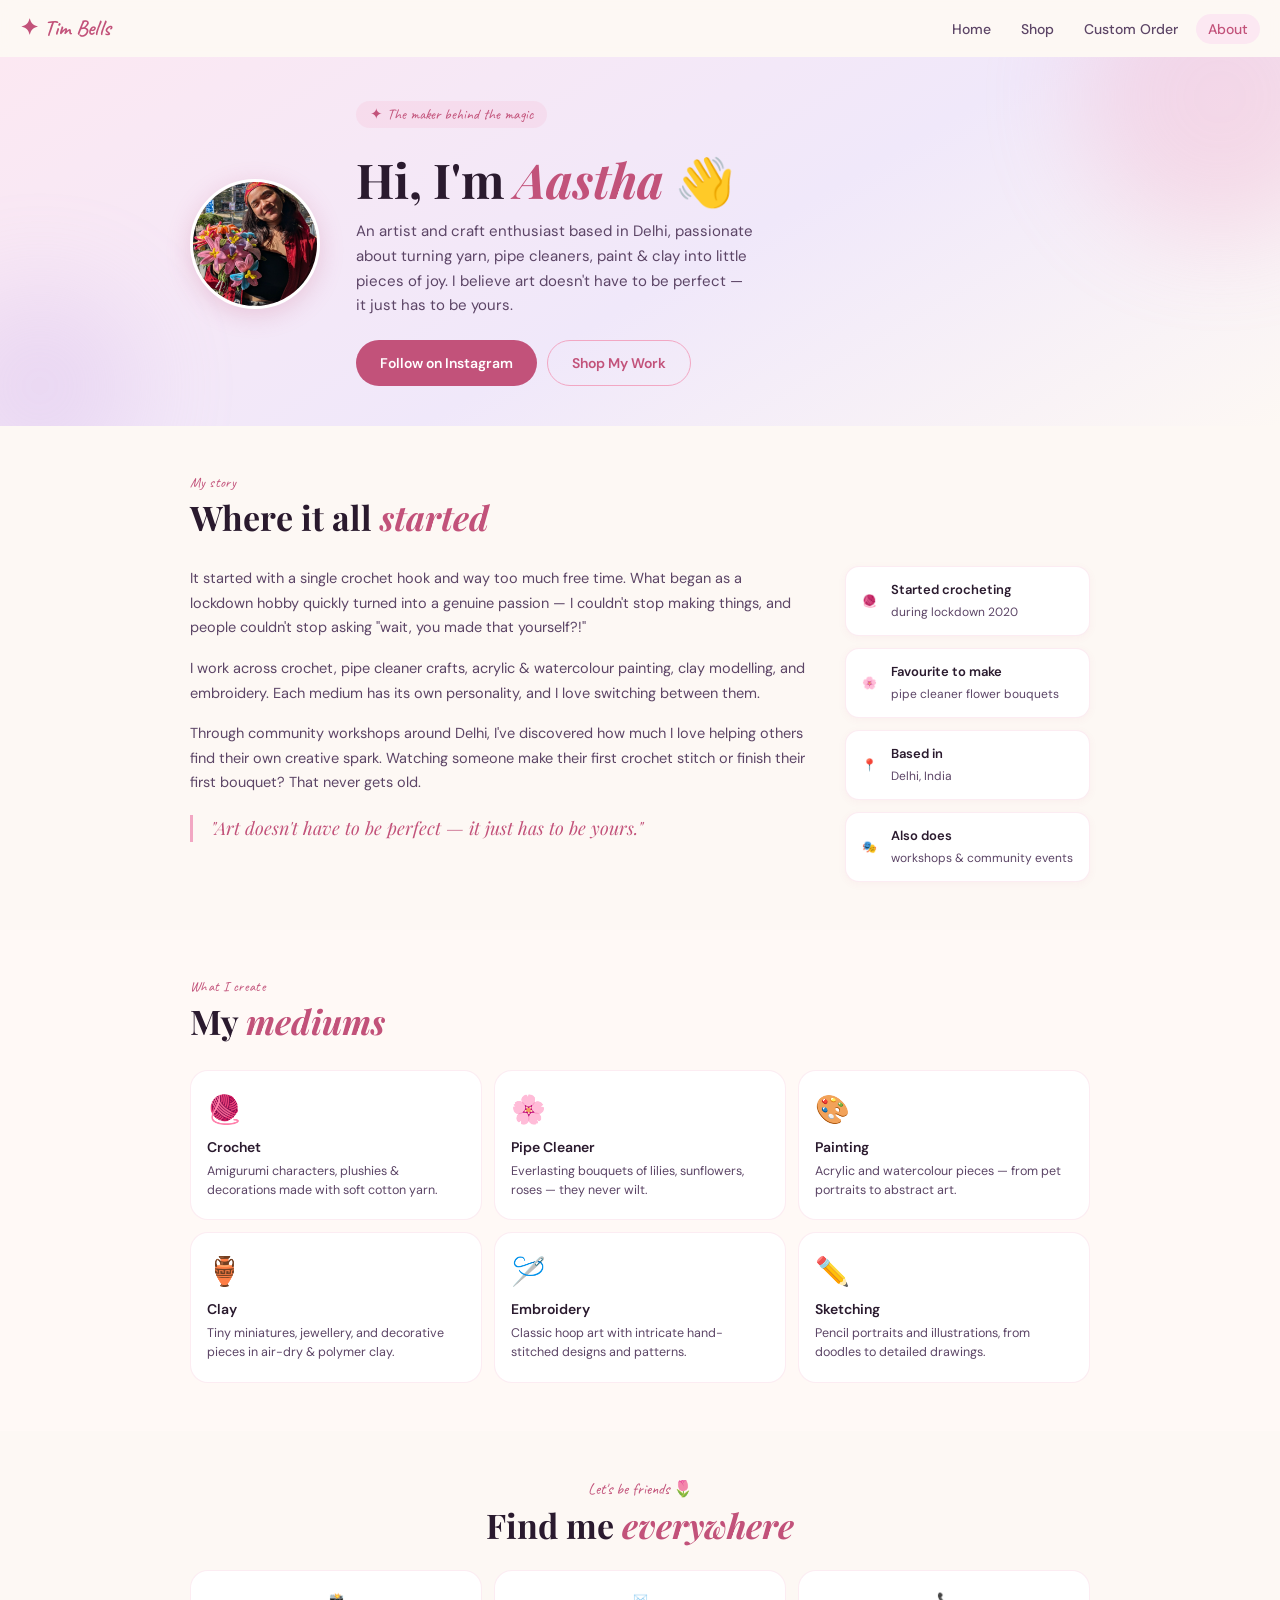
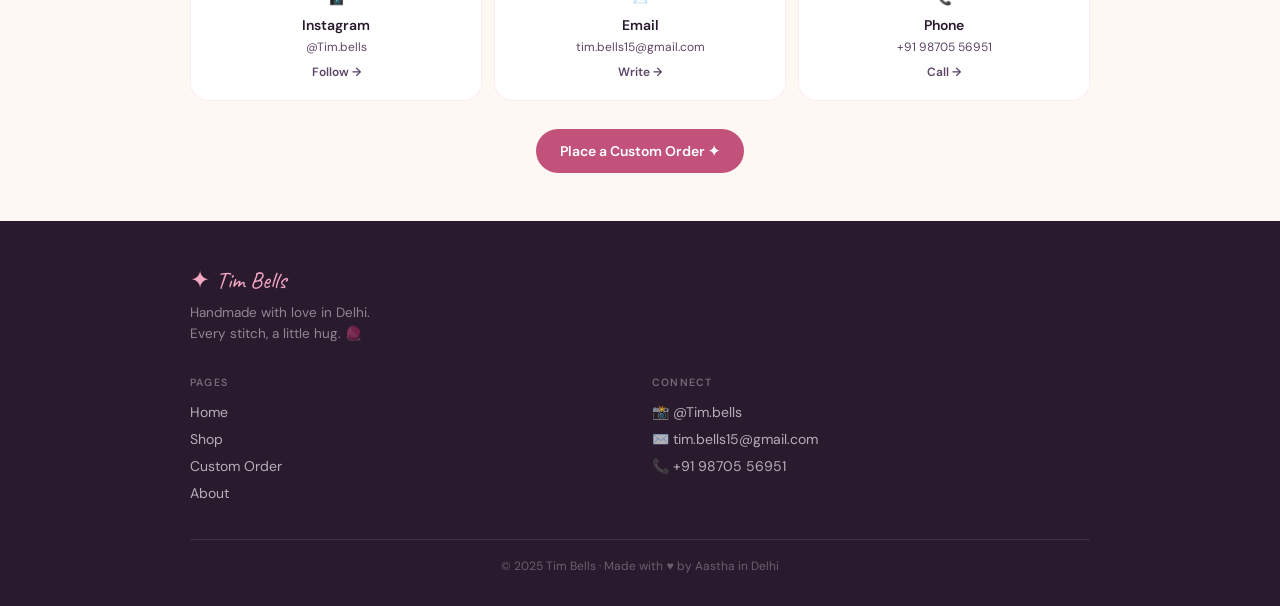
==== about.html @ 8717140b "first commit" ====
<!DOCTYPE html>
<html lang="en">
<head>
  <meta charset="UTF-8" />
  <meta name="viewport" content="width=device-width, initial-scale=1.0" />
  <title>About — Tim Bells ✦</title>
  <link rel="preconnect" href="https://fonts.googleapis.com" />
  <link rel="icon" href="data:image/svg+xml,<svg xmlns='http://www.w3.org/2000/svg' viewBox='0 0 100 100'><text y='.9em' font-size='90'>🌸</text></svg>">
  <link href="https://fonts.googleapis.com/css2?family=Playfair+Display:ital,wght@0,400;0,700;1,400&family=DM+Sans:wght@300;400;500;600&family=Caveat:wght@500;600&display=swap" rel="stylesheet" />
  <link rel="stylesheet" href="style.css" />
</head>
<body>

  <nav class="nav" id="nav">
    <a href="home.html" class="nav-logo">✦ Tim Bells</a>
    <button class="nav-toggle" id="navToggle" aria-label="Menu">☰</button>
    <ul class="nav-links" id="navLinks">
      <li><a href="home.html">Home</a></li>
      <li><a href="shop.html">Shop</a></li>
      <li><a href="custom.html">Custom Order</a></li>
      <li><a href="about.html" class="active">About</a></li>
    </ul>
  </nav>

  <!-- ABOUT HERO -->
  <section class="about-hero">
    <div class="hero-blob blob1" style="opacity:0.3;"></div>
    <div class="hero-blob blob2" style="opacity:0.25;"></div>
    <div class="container about-hero-inner">
      <div class="about-avatar">
        <img src="images\aastha.jpg" alt="Aastha Sharma"
             onerror="this.style.display='none';this.nextElementSibling.style.display='flex'" />
        <div class="avatar-fallback">🧶</div>
      </div>
      <div class="about-intro">
        <span class="eyebrow">✦ The maker behind the magic</span>
        <h1 class="page-title">Hi, I'm <em>Aastha</em> 👋</h1>
        <p class="about-bio">An artist and craft enthusiast based in Delhi, passionate about turning yarn, pipe cleaners, paint & clay into little pieces of joy. I believe art doesn't have to be perfect — it just has to be yours.</p>
        <div class="about-btns">
          <a href="https://instagram.com/Tim.bells" target="_blank" class="btn btn-primary">Follow on Instagram</a>
          <a href="shop.html" class="btn btn-ghost">Shop My Work</a>
        </div>
      </div>
    </div>
  </section>

  <!-- STORY -->
  <section class="section">
    <div class="container">
      <div class="section-label">My story</div>
      <h2 class="section-title">Where it all <em>started</em></h2>
      <div class="story-grid">
        <div class="story-text">
          <p>It started with a single crochet hook and way too much free time. What began as a lockdown hobby quickly turned into a genuine passion — I couldn't stop making things, and people couldn't stop asking "wait, you made that yourself?!"</p>
          <p>I work across crochet, pipe cleaner crafts, acrylic & watercolour painting, clay modelling, and embroidery. Each medium has its own personality, and I love switching between them.</p>
          <p>Through community workshops around Delhi, I've discovered how much I love helping others find their own creative spark. Watching someone make their first crochet stitch or finish their first bouquet? That never gets old.</p>
          <blockquote>"Art doesn't have to be perfect — it just has to be yours."</blockquote>
        </div>
        <div class="story-aside">
          <div class="fun-fact">
            <span class="fun-icon">🧶</span>
            <div>
              <strong>Started crocheting</strong>
              <span>during lockdown 2020</span>
            </div>
          </div>
          <div class="fun-fact">
            <span class="fun-icon">🌸</span>
            <div>
              <strong>Favourite to make</strong>
              <span>pipe cleaner flower bouquets</span>
            </div>
          </div>
          <div class="fun-fact">
            <span class="fun-icon">📍</span>
            <div>
              <strong>Based in</strong>
              <span>Delhi, India</span>
            </div>
          </div>
          <div class="fun-fact">
            <span class="fun-icon">🎭</span>
            <div>
              <strong>Also does</strong>
              <span>workshops & community events</span>
            </div>
          </div>
        </div>
      </div>
    </div>
  </section>

  <!-- MEDIUMS -->
  <section class="section section--tinted">
    <div class="container">
      <div class="section-label">What I create</div>
      <h2 class="section-title">My <em>mediums</em></h2>
      <div class="mediums-grid">
        <div class="medium-card">
          <div class="medium-icon">🧶</div>
          <h3>Crochet</h3>
          <p>Amigurumi characters, plushies & decorations made with soft cotton yarn.</p>
        </div>
        <div class="medium-card">
          <div class="medium-icon">🌸</div>
          <h3>Pipe Cleaner</h3>
          <p>Everlasting bouquets of lilies, sunflowers, roses — they never wilt.</p>
        </div>
        <div class="medium-card">
          <div class="medium-icon">🎨</div>
          <h3>Painting</h3>
          <p>Acrylic and watercolour pieces — from pet portraits to abstract art.</p>
        </div>
        <div class="medium-card">
          <div class="medium-icon">🏺</div>
          <h3>Clay</h3>
          <p>Tiny miniatures, jewellery, and decorative pieces in air-dry & polymer clay.</p>
        </div>
        <div class="medium-card">
          <div class="medium-icon">🪡</div>
          <h3>Embroidery</h3>
          <p>Classic hoop art with intricate hand-stitched designs and patterns.</p>
        </div>
        <div class="medium-card">
          <div class="medium-icon">✏️</div>
          <h3>Sketching</h3>
          <p>Pencil portraits and illustrations, from doodles to detailed drawings.</p>
        </div>
      </div>
    </div>
  </section>

  <!-- CONNECT -->
  <section class="section">
    <div class="container">
      <div class="connect-wrap">
        <span class="caveat-tag">Let's be friends 🌷</span>
        <h2 class="section-title">Find me <em>everywhere</em></h2>
        <div class="connect-cards">
          <a href="https://instagram.com/Tim.bells" target="_blank" class="connect-card">
            <span class="connect-icon">📸</span>
            <strong>Instagram</strong>
            <span>@Tim.bells</span>
            <span class="connect-action">Follow →</span>
          </a>
          <a href="mailto:tim.bells15@gmail.com" class="connect-card">
            <span class="connect-icon">✉️</span>
            <strong>Email</strong>
            <span>tim.bells15@gmail.com</span>
            <span class="connect-action">Write →</span>
          </a>
          <a href="tel:+919870556951" class="connect-card">
            <span class="connect-icon">📞</span>
            <strong>Phone</strong>
            <span>+91 98705 56951</span>
            <span class="connect-action">Call →</span>
          </a>
        </div>
        <div style="margin-top: 8px;">
          <a href="custom.html" class="btn btn-primary">Place a Custom Order ✦</a>
        </div>
      </div>
    </div>
  </section>

  <!-- FOOTER -->
  <footer class="footer">
    <div class="container">
      <div class="footer-logo">✦ Tim Bells</div>
      <p class="footer-tagline">Handmade with love in Delhi.<br>Every stitch, a little hug. 🧶</p>
      <div class="footer-grid">
        <div class="footer-col">
          <h4>Pages</h4>
          <a href="home.html">Home</a>
          <a href="shop.html">Shop</a>
          <a href="custom.html">Custom Order</a>
          <a href="about.html">About</a>
        </div>
        <div class="footer-col">
          <h4>Connect</h4>
          <a href="https://instagram.com/Tim.bells" target="_blank">📸 @Tim.bells</a>
          <a href="mailto:tim.bells15@gmail.com">✉️ tim.bells15@gmail.com</a>
          <a href="tel:+919870556951">📞 +91 98705 56951</a>
        </div>
      </div>
      <div class="footer-bottom">© 2025 Tim Bells · Made with ♥ by Aastha in Delhi</div>
    </div>
  </footer>

  <script src="main.js"></script>
</body>
</html>
---- style.css ----
/* ===== TIM BELLS — SHARED STYLES ===== */
@import url('https://fonts.googleapis.com/css2?family=Playfair+Display:ital,wght@0,400;0,700;1,400&family=DM+Sans:wght@300;400;500;600&family=Caveat:wght@500;600&display=swap');

*, *::before, *::after { box-sizing: border-box; margin: 0; padding: 0; }

:root {
  --rose: #f2a7c3;
  --rose-light: #fce8f2;
  --rose-dark: #c2527a;
  --rose-deeper: #a83d68;
  --lavender: #e8d5f5;
  --lavender-mid: #c9a8e8;
  --sage: #d4edd8;
  --cream: #fdf8f4;
  --warm-white: #fff9f6;
  --ink: #2a1a2e;
  --ink-soft: #5c4566;
  --ink-muted: #8a7090;
  --border: rgba(242,167,195,0.22);
}

html { scroll-behavior: smooth; }

body {
  font-family: 'DM Sans', sans-serif;
  background: var(--cream);
  color: var(--ink);
  overflow-x: hidden;
  -webkit-font-smoothing: antialiased;
}

a { text-decoration: none; color: inherit; }
img { max-width: 100%; display: block; }

/* ===== NAV ===== */
.nav {
  display: flex;
  align-items: center;
  justify-content: space-between;
  padding: 14px 20px;
  background: rgba(253,248,244,0.92);
  backdrop-filter: blur(10px);
  -webkit-backdrop-filter: blur(10px);
  position: sticky;
  top: 0;
  z-index: 200;
  border-bottom: 1px solid transparent;
  transition: border-color 0.3s, box-shadow 0.3s;
}

.nav.scrolled {
  border-color: var(--border);
  box-shadow: 0 2px 20px rgba(194,82,122,0.08);
}

.nav-logo {
  font-family: 'Caveat', cursive;
  font-size: 22px;
  font-weight: 600;
  color: var(--rose-dark);
  letter-spacing: 0.3px;
  flex-shrink: 0;
}

.nav-toggle {
  background: none;
  border: none;
  font-size: 20px;
  cursor: pointer;
  color: var(--ink);
  padding: 4px 8px;
  line-height: 1;
  display: none;
}

.nav-links {
  display: flex;
  list-style: none;
  gap: 6px;
  align-items: center;
}

.nav-links a {
  font-size: 14px;
  font-weight: 500;
  color: var(--ink-soft);
  padding: 6px 12px;
  border-radius: 20px;
  transition: background 0.15s, color 0.15s;
}

.nav-links a:hover { background: var(--rose-light); color: var(--rose-dark); }
.nav-links a.active { color: var(--rose-dark); background: var(--rose-light); }

/* MOBILE NAV */
@media (max-width: 600px) {
  .nav-toggle { display: block; }

  .nav-links {
    display: none;
    flex-direction: column;
    position: absolute;
    top: 100%;
    left: 0; right: 0;
    background: rgba(253,248,244,0.98);
    backdrop-filter: blur(10px);
    padding: 16px 20px 20px;
    gap: 4px;
    border-bottom: 1px solid var(--border);
    box-shadow: 0 8px 24px rgba(42,26,46,0.08);
  }

  .nav-links.open { display: flex; }

  .nav-links li { width: 100%; }
  .nav-links a {
    display: block;
    font-size: 16px;
    padding: 12px 16px;
    border-radius: 12px;
  }
}

/* ===== TRUST BAR ===== */
.trust-bar {
  background: var(--rose-dark);
  color: white;
  padding: 11px 0;
  overflow: hidden;
}

.trust-track {
  display: flex;
  width: max-content;
  animation: scroll-left 20s linear infinite;
}

.trust-item {
  display: flex;
  align-items: center;
  gap: 8px;
  padding: 0 24px;
  font-size: 13px;
  font-weight: 500;
  white-space: nowrap;
}

.trust-dot {
  width: 4px; height: 4px;
  background: rgba(255,255,255,0.45);
  border-radius: 50%;
  flex-shrink: 0;
}

@keyframes scroll-left {
  0% { transform: translateX(0); }
  100% { transform: translateX(-50%); }
}

/* ===== HERO ===== */
.hero {
  background: linear-gradient(150deg, #fce8f2 0%, #f0e8fa 55%, #fdf8f4 100%);
  padding: 44px 24px 36px;
  position: relative;
  overflow: hidden;
}

.hero-blob {
  position: absolute;
  border-radius: 50%;
  filter: blur(50px);
  pointer-events: none;
}

.blob1 {
  width: 280px; height: 280px;
  background: #f2a7c3;
  opacity: 0.3;
  top: -100px; right: -80px;
}

.blob2 {
  width: 200px; height: 200px;
  background: #c9a8e8;
  opacity: 0.28;
  bottom: -60px; left: -60px;
}

.eyebrow {
  display: inline-block;
  font-family: 'Caveat', cursive;
  font-size: 15px;
  color: var(--rose-dark);
  background: rgba(242,167,195,0.18);
  padding: 4px 14px;
  border-radius: 20px;
  margin-bottom: 14px;
}

.hero-title {
  font-family: 'Playfair Display', serif;
  font-size: clamp(38px, 10vw, 52px);
  font-weight: 700;
  line-height: 1.1;
  color: var(--ink);
  margin-bottom: 16px;
}

.hero-title em, .section-title em, .page-title em, h2 em {
  font-style: italic;
  color: var(--rose-dark);
}

.hero-sub {
  font-size: 15px;
  line-height: 1.65;
  color: var(--ink-soft);
  margin-bottom: 28px;
  max-width: 340px;
}

.hero-btns {
  display: flex;
  gap: 12px;
  flex-wrap: wrap;
  margin-bottom: 36px;
}

.hero-cards {
  display: flex;
  gap: 10px;
  overflow-x: auto;
  padding-bottom: 4px;
  scrollbar-width: none;
}

.hero-cards::-webkit-scrollbar { display: none; }

.hero-card {
  flex: 0 0 auto;
  background: white;
  border-radius: 18px;
  padding: 16px 16px 14px;
  text-align: center;
  border: 1px solid var(--border);
  box-shadow: 0 4px 16px rgba(194,82,122,0.07);
  min-width: 105px;
}

.hero-card .card-emoji { font-size: 26px; margin-bottom: 7px; }
.hero-card span { font-size: 11px; font-weight: 500; color: var(--ink-soft); display: block; line-height: 1.35; }

/* ===== PAGE HERO (inner pages) ===== */
.page-hero {
  background: linear-gradient(150deg, #fce8f2 0%, #f0e8fa 55%, #fdf8f4 100%);
  padding: 44px 24px 40px;
  position: relative;
  overflow: hidden;
}

.page-title {
  font-family: 'Playfair Display', serif;
  font-size: clamp(34px, 9vw, 48px);
  font-weight: 700;
  line-height: 1.15;
  color: var(--ink);
  margin-bottom: 12px;
}

.page-hero p {
  font-size: 15px;
  color: var(--ink-soft);
  line-height: 1.6;
  max-width: 360px;
}

/* ===== BUTTONS ===== */
.btn {
  display: inline-flex;
  align-items: center;
  gap: 6px;
  padding: 13px 24px;
  border-radius: 50px;
  font-family: 'DM Sans', sans-serif;
  font-size: 14px;
  font-weight: 600;
  cursor: pointer;
  transition: transform 0.15s, box-shadow 0.15s, background 0.15s;
  border: none;
  text-decoration: none;
  white-space: nowrap;
}

.btn-primary {
  background: var(--rose-dark);
  color: white;
}

.btn-primary:hover {
  background: var(--rose-deeper);
  transform: translateY(-1px);
  box-shadow: 0 6px 20px rgba(194,82,122,0.32);
}

.btn-ghost {
  background: transparent;
  color: var(--rose-dark);
  border: 1.5px solid var(--rose);
}

.btn-ghost:hover { background: rgba(242,167,195,0.12); }

.btn-white {
  background: white;
  color: var(--rose-dark);
}

.btn-white:hover { transform: translateY(-1px); box-shadow: 0 6px 20px rgba(0,0,0,0.1); }

.btn-sm {
  background: var(--rose-dark);
  color: white;
  padding: 7px 15px;
  border-radius: 20px;
  font-size: 12px;
  font-weight: 600;
  text-decoration: none;
  transition: transform 0.15s, background 0.15s;
  white-space: nowrap;
}

.btn-sm:hover { background: var(--rose-deeper); transform: scale(1.04); }

.btn-full { width: 100%; justify-content: center; }

/* ===== SECTIONS ===== */
.section { padding: 48px 24px; }
.section--tinted { background: var(--warm-white); }
.section--lavender { background: linear-gradient(135deg, #f5effe 0%, #fce8f2 100%); }
.section--dark { background: linear-gradient(135deg, var(--ink) 0%, #4a2060 100%); }

.container { max-width: 900px; margin: 0 auto; }

.section-label {
  font-family: 'Caveat', cursive;
  font-size: 14px;
  color: var(--rose-dark);
  margin-bottom: 6px;
  letter-spacing: 0.4px;
}

.section-title {
  font-family: 'Playfair Display', serif;
  font-size: clamp(26px, 7vw, 34px);
  font-weight: 700;
  line-height: 1.2;
  color: var(--ink);
  margin-bottom: 28px;
}

.caveat-tag {
  font-family: 'Caveat', cursive;
  font-size: 16px;
  color: var(--rose-dark);
  display: block;
  margin-bottom: 6px;
}

/* ===== CATEGORIES ===== */
.cat-grid {
  display: grid;
  grid-template-columns: repeat(2, 1fr);
  gap: 12px;
}

.cat-card {
  background: white;
  border-radius: 20px;
  padding: 22px 18px;
  border: 1px solid var(--border);
  display: block;
  transition: transform 0.2s, box-shadow 0.2s;
  position: relative;
  overflow: hidden;
}

.cat-card:hover { transform: translateY(-3px); box-shadow: 0 8px 28px rgba(194,82,122,0.12); }
.cat-card--full { grid-column: span 2; display: flex; align-items: center; gap: 18px; }

.cat-card--highlight {
  background: linear-gradient(135deg, var(--rose-dark) 0%, var(--rose-deeper) 100%);
}

.cat-card--highlight h3,
.cat-card--highlight p,
.cat-card--highlight .cat-link { color: white !important; }
.cat-card--highlight p { opacity: 0.82; }

.cat-icon { font-size: 32px; margin-bottom: 10px; }
.cat-card--full .cat-icon { margin-bottom: 0; font-size: 36px; flex-shrink: 0; }

.cat-card h3 { font-size: 15px; font-weight: 600; color: var(--ink); margin-bottom: 5px; }
.cat-card p { font-size: 12.5px; color: var(--ink-soft); line-height: 1.45; margin-bottom: 10px; }
.cat-link { font-size: 12px; font-weight: 600; color: var(--rose-dark); }

/* ===== PRODUCTS ===== */
.product-grid { display: flex; flex-direction: column; gap: 14px; }

.product-grid--large {
  display: grid;
  grid-template-columns: 1fr;
  gap: 14px;
}

@media (min-width: 600px) {
  .product-grid--large { grid-template-columns: repeat(2, 1fr); }
}

@media (min-width: 860px) {
  .product-grid--large { grid-template-columns: repeat(3, 1fr); }
  .product-grid--large .product-card {
    flex-direction: column;
  }
  .product-grid--large .product-img {
    width: 100%;
    min-height: 160px;
    border-radius: 16px 16px 0 0;
  }
}

.product-card {
  background: white;
  border-radius: 20px;
  display: flex;
  overflow: hidden;
  border: 1px solid var(--border);
  box-shadow: 0 2px 12px rgba(0,0,0,0.04);
  transition: transform 0.2s, box-shadow 0.2s;
}

.product-card:hover { transform: translateY(-2px); box-shadow: 0 8px 24px rgba(194,82,122,0.1); }

.product-img {
  width: 115px;
  flex-shrink: 0;
  display: flex;
  align-items: center;
  justify-content: center;
  font-size: 46px;
  min-height: 120px;
}

.product-info { padding: 14px 16px; flex: 1; display: flex; flex-direction: column; }

.product-tag {
  font-size: 10px;
  font-weight: 600;
  background: var(--rose-light);
  color: var(--rose-dark);
  padding: 3px 9px;
  border-radius: 20px;
  text-transform: uppercase;
  letter-spacing: 0.5px;
  width: fit-content;
}

.product-info h3 { font-size: 15px; font-weight: 600; color: var(--ink); margin: 7px 0 4px; }
.product-info p { font-size: 12.5px; color: var(--ink-soft); line-height: 1.45; flex: 1; margin-bottom: 12px; }

.product-footer { display: flex; align-items: center; justify-content: space-between; gap: 8px; }

.price {
  font-family: 'Playfair Display', serif;
  font-size: 19px;
  font-weight: 700;
  color: var(--rose-dark);
}

/* ===== TESTIMONIALS ===== */
.testimonial-card {
  background: white;
  border-radius: 20px;
  padding: 22px 20px;
  border: 1px solid var(--border);
  box-shadow: 0 4px 16px rgba(194,82,122,0.06);
  margin-bottom: 12px;
}

.stars { color: #f5c842; font-size: 14px; margin-bottom: 10px; }
.testimonial-text { font-size: 14px; color: var(--ink); line-height: 1.65; margin-bottom: 12px; font-style: italic; }
.testimonial-author { font-size: 12px; font-weight: 600; color: var(--ink-muted); }

/* ===== CUSTOM BANNER ===== */
.custom-banner {
  background: linear-gradient(135deg, #2a1a2e 0%, #4a2060 100%);
  padding: 48px 24px;
  position: relative;
  overflow: hidden;
}

.custom-banner::before {
  content: '';
  position: absolute;
  width: 220px; height: 220px;
  border-radius: 50%;
  background: rgba(242,167,195,0.13);
  top: -70px; right: -70px;
  pointer-events: none;
}

.custom-banner::after {
  content: '';
  position: absolute;
  width: 140px; height: 140px;
  border-radius: 50%;
  background: rgba(201,168,232,0.1);
  bottom: -40px; left: -20px;
  pointer-events: none;
}

.banner-eyebrow {
  font-family: 'Caveat', cursive;
  font-size: 16px;
  color: var(--rose);
  margin-bottom: 10px;
  display: block;
}

.custom-banner h2 {
  font-family: 'Playfair Display', serif;
  font-size: clamp(26px, 7vw, 34px);
  color: white;
  font-weight: 700;
  line-height: 1.2;
  margin-bottom: 12px;
}

.custom-banner p {
  font-size: 14.5px;
  color: rgba(255,255,255,0.68);
  line-height: 1.65;
  margin-bottom: 26px;
  max-width: 380px;
}

/* ===== ABOUT PAGE ===== */
.about-hero {
  background: linear-gradient(150deg, #fce8f2 0%, #f0e8fa 55%, #fdf8f4 100%);
  padding: 44px 24px 40px;
  position: relative;
  overflow: hidden;
}

.about-hero-inner {
  display: flex;
  flex-direction: column;
  gap: 24px;
}

@media (min-width: 680px) {
  .about-hero-inner { flex-direction: row; align-items: center; gap: 36px; }
}

.about-avatar {
  width: 130px;
  height: 130px;
  border-radius: 50%;
  overflow: hidden;
  border: 3px solid white;
  box-shadow: 0 6px 24px rgba(194,82,122,0.22);
  background: var(--rose-light);
  display: flex;
  align-items: center;
  justify-content: center;
  flex-shrink: 0;
  font-size: 48px;
}

.about-avatar img { width: 100%; height: 100%; object-fit: cover; }
.avatar-fallback { font-size: 48px; display: none; }

.about-intro .page-title { margin-top: 10px; margin-bottom: 12px; }

.about-bio {
  font-size: 15px;
  color: var(--ink-soft);
  line-height: 1.65;
  margin-bottom: 22px;
  max-width: 400px;
}

.about-btns { display: flex; flex-wrap: wrap; gap: 10px; }

/* Story section */
.story-grid {
  display: flex;
  flex-direction: column;
  gap: 28px;
}

@media (min-width: 680px) {
  .story-grid { flex-direction: row; gap: 40px; }
}

.story-text { flex: 1; }
.story-text p { font-size: 14.5px; color: var(--ink-soft); line-height: 1.7; margin-bottom: 16px; }
.story-text blockquote {
  font-family: 'Playfair Display', serif;
  font-size: 18px;
  font-style: italic;
  color: var(--rose-dark);
  border-left: 3px solid var(--rose);
  padding-left: 18px;
  margin-top: 20px;
  line-height: 1.5;
}

.story-aside { display: flex; flex-direction: column; gap: 12px; min-width: 220px; }

.fun-fact {
  background: white;
  border-radius: 14px;
  padding: 14px 16px;
  display: flex;
  align-items: center;
  gap: 14px;
  border: 1px solid var(--border);
  box-shadow: 0 2px 8px rgba(194,82,122,0.05);
}

.fun-icon { font-size: 24px; flex-shrink: 0; }
.fun-fact strong { display: block; font-size: 13px; font-weight: 600; color: var(--ink); margin-bottom: 2px; }
.fun-fact span { font-size: 12px; color: var(--ink-soft); }

/* Mediums */
.mediums-grid {
  display: grid;
  grid-template-columns: repeat(2, 1fr);
  gap: 12px;
}

@media (min-width: 680px) { .mediums-grid { grid-template-columns: repeat(3, 1fr); } }

.medium-card {
  background: white;
  border-radius: 18px;
  padding: 20px 16px;
  border: 1px solid var(--border);
  transition: transform 0.2s, box-shadow 0.2s;
}

.medium-card:hover { transform: translateY(-2px); box-shadow: 0 6px 20px rgba(194,82,122,0.1); }
.medium-icon { font-size: 28px; margin-bottom: 10px; }
.medium-card h3 { font-size: 14px; font-weight: 600; color: var(--ink); margin-bottom: 6px; }
.medium-card p { font-size: 12.5px; color: var(--ink-soft); line-height: 1.5; }

/* Connect */
.connect-wrap { text-align: center; }
.connect-wrap .section-title { margin-bottom: 24px; }

.connect-cards {
  display: flex;
  flex-direction: column;
  gap: 12px;
  margin-bottom: 28px;
}

@media (min-width: 600px) {
  .connect-cards { flex-direction: row; }
}

.connect-card {
  background: white;
  border-radius: 18px;
  padding: 20px 16px;
  border: 1px solid var(--border);
  display: flex;
  flex-direction: column;
  align-items: center;
  gap: 5px;
  flex: 1;
  transition: transform 0.2s, box-shadow 0.2s;
}

.connect-card:hover { transform: translateY(-2px); box-shadow: 0 6px 20px rgba(194,82,122,0.1); }
.connect-icon { font-size: 28px; margin-bottom: 4px; }
.connect-card strong { font-size: 14px; font-weight: 600; color: var(--ink); }
.connect-card span { font-size: 12px; color: var(--ink-soft); }
.connect-action { font-size: 12px; font-weight: 600; color: var(--rose-dark); margin-top: 4px; }

/* ===== CUSTOM ORDER PAGE ===== */
.steps {
  display: flex;
  flex-direction: column;
  gap: 16px;
}

@media (min-width: 680px) {
  .steps { flex-direction: row; align-items: flex-start; }
}

.step {
  background: white;
  border-radius: 18px;
  padding: 22px 18px;
  border: 1px solid var(--border);
  flex: 1;
}

.step-num {
  width: 36px; height: 36px;
  border-radius: 50%;
  background: var(--rose-light);
  color: var(--rose-dark);
  font-size: 16px;
  font-weight: 700;
  display: flex;
  align-items: center;
  justify-content: center;
  margin-bottom: 12px;
  font-family: 'Playfair Display', serif;
}

.step h3 { font-size: 15px; font-weight: 600; color: var(--ink); margin-bottom: 6px; }
.step p { font-size: 13px; color: var(--ink-soft); line-height: 1.55; }

.step-arrow {
  display: none;
  font-size: 20px;
  color: var(--rose);
  margin-top: 28px;
}

@media (min-width: 680px) { .step-arrow { display: block; } }

/* Form */
.form-wrap { max-width: 560px; margin: 0 auto; }
.form-header { margin-bottom: 24px; }
.form-header h2 {
  font-family: 'Playfair Display', serif;
  font-size: clamp(22px, 6vw, 28px);
  color: var(--ink);
  font-weight: 700;
}

.form-group { margin-bottom: 18px; }
.form-group label { display: block; font-size: 13px; font-weight: 600; color: var(--ink); margin-bottom: 7px; }

.form-group input,
.form-group select,
.form-group textarea {
  width: 100%;
  padding: 12px 14px;
  border: 1.5px solid var(--border);
  border-radius: 12px;
  font-family: 'DM Sans', sans-serif;
  font-size: 14px;
  color: var(--ink);
  background: white;
  transition: border-color 0.15s, box-shadow 0.15s;
  outline: none;
  -webkit-appearance: none;
  appearance: none;
}

.form-group input:focus,
.form-group select:focus,
.form-group textarea:focus {
  border-color: var(--rose);
  box-shadow: 0 0 0 3px rgba(242,167,195,0.18);
}

.form-group textarea { resize: vertical; min-height: 110px; }

.form-row { display: grid; grid-template-columns: 1fr 1fr; gap: 14px; }
@media (max-width: 480px) { .form-row { grid-template-columns: 1fr; } }

.contact-toggle { display: flex; gap: 10px; }

.toggle-btn {
  flex: 1;
  padding: 10px 14px;
  border-radius: 10px;
  border: 1.5px solid var(--border);
  background: white;
  font-family: 'DM Sans', sans-serif;
  font-size: 13px;
  font-weight: 500;
  cursor: pointer;
  color: var(--ink-soft);
  transition: all 0.15s;
}

.toggle-btn.active {
  background: var(--rose-light);
  border-color: var(--rose);
  color: var(--rose-dark);
  font-weight: 600;
}

.hidden { display: none !important; }

.form-note {
  text-align: center;
  font-size: 12.5px;
  color: var(--ink-muted);
  margin-top: 12px;
}

/* Ideas grid */
.ideas-grid {
  display: grid;
  grid-template-columns: repeat(2, 1fr);
  gap: 10px;
}

@media (min-width: 600px) { .ideas-grid { grid-template-columns: repeat(4, 1fr); } }

.idea-card {
  background: white;
  border-radius: 14px;
  padding: 14px 14px;
  border: 1px solid var(--border);
  font-size: 13px;
  color: var(--ink-soft);
  line-height: 1.45;
  transition: transform 0.15s, box-shadow 0.15s;
}

.idea-card:hover { transform: translateY(-2px); box-shadow: 0 4px 14px rgba(194,82,122,0.08); }

/* ===== SHOP PAGE ===== */
.filters {
  display: flex;
  gap: 8px;
  flex-wrap: wrap;
  margin-bottom: 24px;
}

.filter-btn {
  padding: 8px 16px;
  border-radius: 50px;
  border: 1.5px solid var(--border);
  background: white;
  font-family: 'DM Sans', sans-serif;
  font-size: 13px;
  font-weight: 500;
  cursor: pointer;
  color: var(--ink-soft);
  transition: all 0.15s;
}

.filter-btn:hover { border-color: var(--rose); color: var(--rose-dark); }
.filter-btn.active { background: var(--rose-dark); color: white; border-color: var(--rose-dark); }

.custom-nudge {
  text-align: center;
  margin-top: 28px;
  padding: 18px 20px;
  background: var(--rose-light);
  border-radius: 16px;
  font-size: 14px;
  color: var(--ink-soft);
}

.custom-nudge a { color: var(--rose-dark); font-weight: 600; }

/* ===== FOOTER ===== */
.footer {
  background: var(--ink);
  color: rgba(255,255,255,0.75);
  padding: 44px 24px 32px;
}

.footer-logo {
  font-family: 'Caveat', cursive;
  font-size: 24px;
  color: var(--rose);
  margin-bottom: 8px;
}

.footer-tagline { font-size: 13.5px; color: rgba(255,255,255,0.48); line-height: 1.55; margin-bottom: 32px; }

.footer-grid { display: grid; grid-template-columns: 1fr 1fr; gap: 24px; margin-bottom: 28px; }

.footer-col h4 {
  font-size: 10.5px;
  font-weight: 600;
  text-transform: uppercase;
  letter-spacing: 1.2px;
  color: rgba(255,255,255,0.35);
  margin-bottom: 14px;
}

.footer-col a {
  display: block;
  color: rgba(255,255,255,0.65);
  font-size: 14px;
  margin-bottom: 9px;
  transition: color 0.15s;
}

.footer-col a:hover { color: var(--rose); }

.footer-bottom {
  border-top: 1px solid rgba(255,255,255,0.09);
  padding-top: 18px;
  font-size: 12px;
  color: rgba(255,255,255,0.3);
  text-align: center;
}

.see-all { text-align: center; margin-top: 26px; }
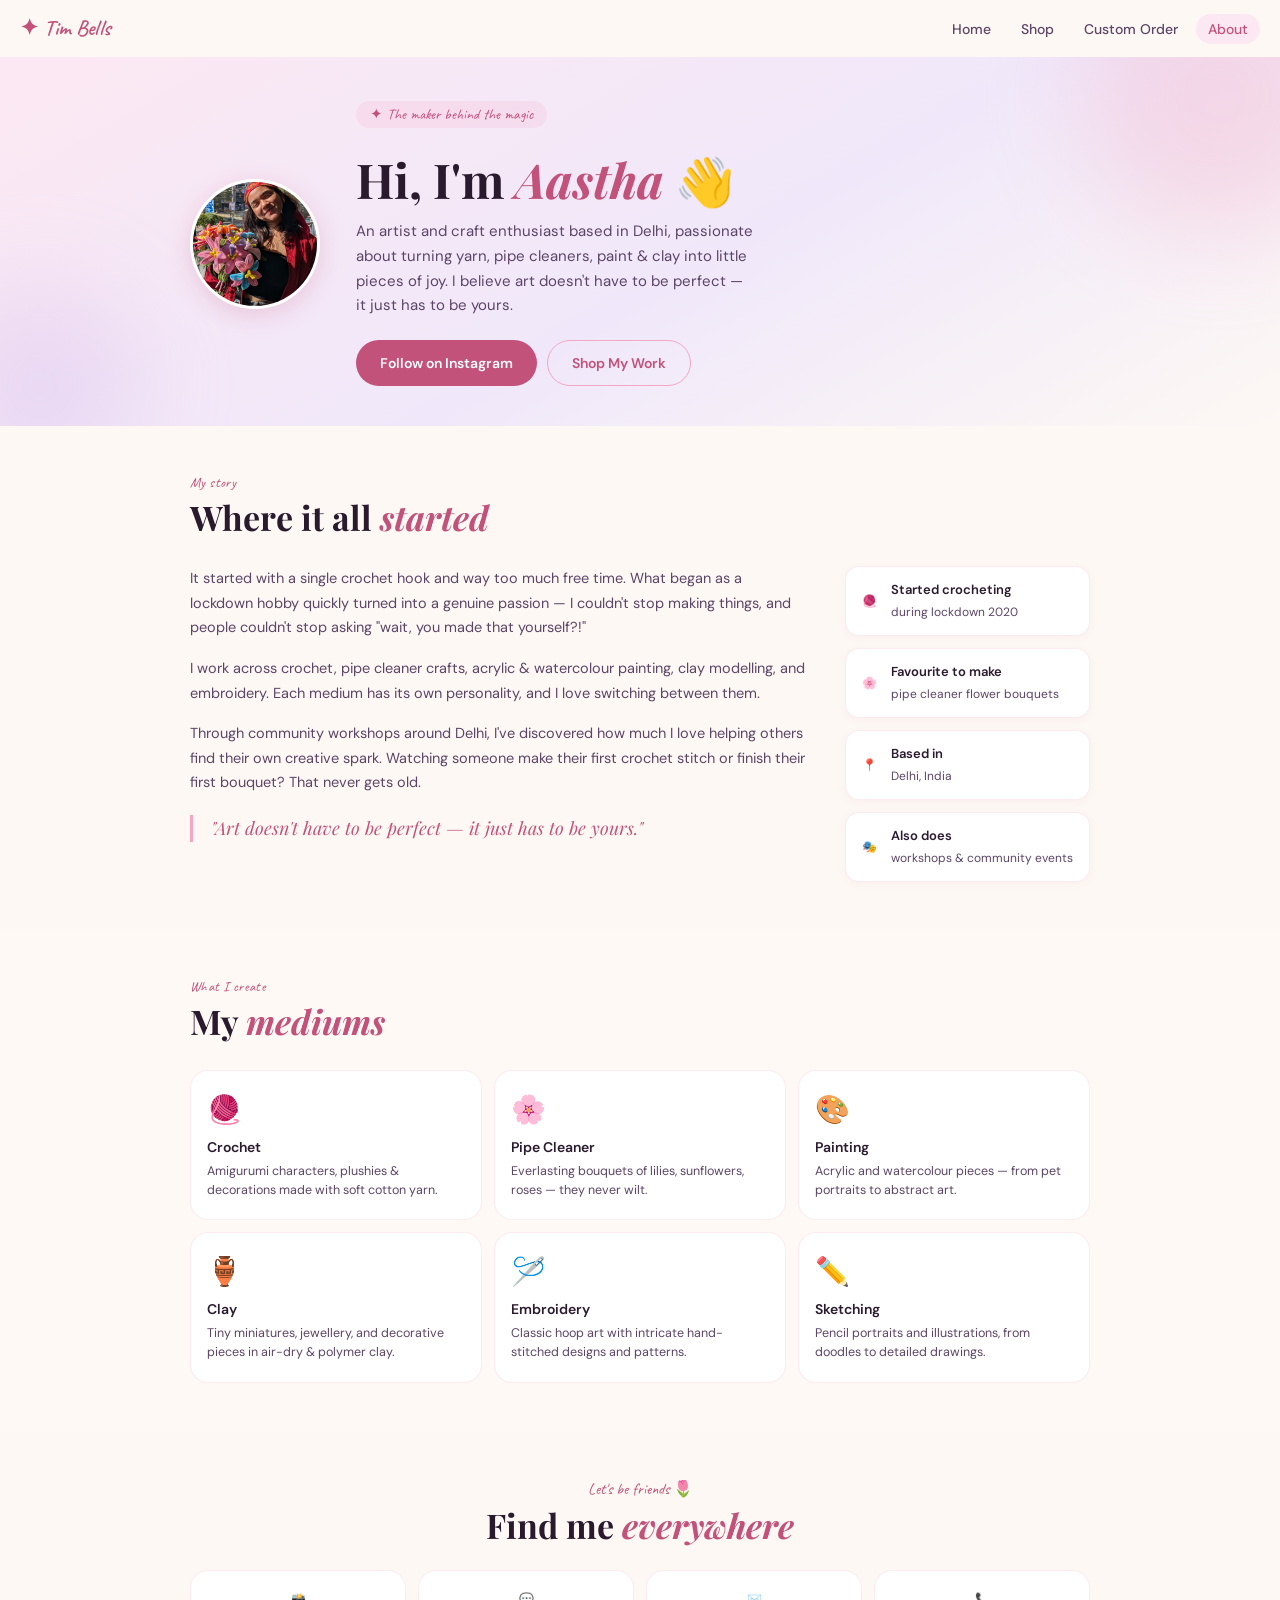
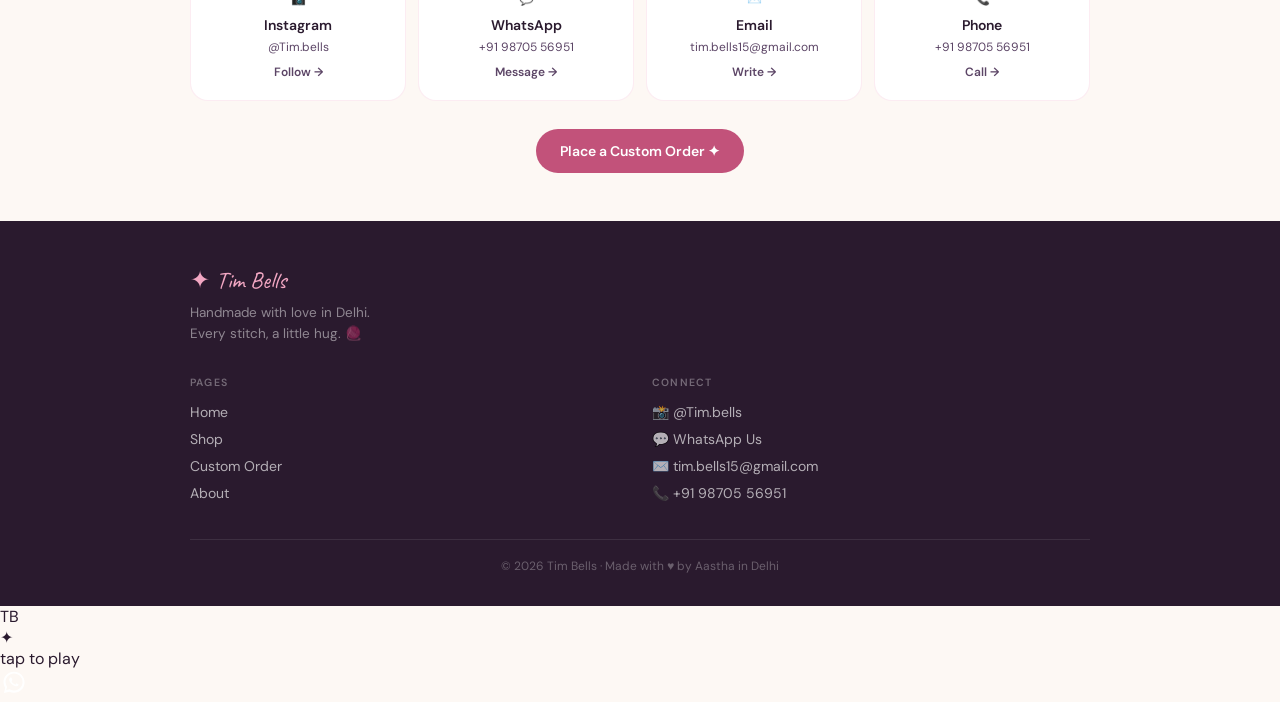
==== commit b07552ee: "first commit" ====
--- a/about.html
+++ b/about.html
@@ -28,7 +28,7 @@
     <div class="hero-blob blob2" style="opacity:0.25;"></div>
     <div class="container about-hero-inner">
       <div class="about-avatar">
-        <img src="images\aastha.jpg" alt="Aastha Sharma"
+        <img src="images/aastha.jpg" alt="Aastha Sharma"
              onerror="this.style.display='none';this.nextElementSibling.style.display='flex'" />
         <div class="avatar-fallback">🧶</div>
       </div>
@@ -143,6 +143,12 @@
             <span>@Tim.bells</span>
             <span class="connect-action">Follow →</span>
           </a>
+          <a href="https://wa.me/919870556951?text=Hi%20Aastha!%20I%20found%20your%20shop%20on%20the%20Tim%20Bells%20website." target="_blank" class="connect-card">
+            <span class="connect-icon">💬</span>
+            <strong>WhatsApp</strong>
+            <span>+91 98705 56951</span>
+            <span class="connect-action">Message →</span>
+          </a>
           <a href="mailto:tim.bells15@gmail.com" class="connect-card">
             <span class="connect-icon">✉️</span>
             <strong>Email</strong>
@@ -179,14 +185,28 @@
         <div class="footer-col">
           <h4>Connect</h4>
           <a href="https://instagram.com/Tim.bells" target="_blank">📸 @Tim.bells</a>
+          <a href="https://wa.me/919870556951?text=Hi%20Aastha!%20I%20found%20your%20shop%20on%20the%20Tim%20Bells%20website." target="_blank">💬 WhatsApp Us</a>
           <a href="mailto:tim.bells15@gmail.com">✉️ tim.bells15@gmail.com</a>
           <a href="tel:+919870556951">📞 +91 98705 56951</a>
         </div>
       </div>
-      <div class="footer-bottom">© 2025 Tim Bells · Made with ♥ by Aastha in Delhi</div>
+      <div class="footer-bottom">© 2026 Tim Bells · Made with ♥ by Aastha in Delhi</div>
     </div>
   </footer>
 
+  
+  <!-- MUSIC PLAYER (persists across pages via player.js) -->
+  <div id="disc-player">
+    <div id="disc" title="Click to play/pause">
+      <div id="disc-inner">TB<br>✦</div>
+    </div>
+    <div id="disc-label">tap to play</div>
+  </div>
+  <audio id="bgMusic" loop preload="auto">
+    <source src="music/lover-instrumental.mp3" type="audio/mpeg" />
+  </audio>
+
+  <script src="player.js"></script>
   <script src="main.js"></script>
 </body>
 </html>
--- a/style.css
+++ b/style.css
@@ -428,7 +428,7 @@
   }
 }
 
-.product-card {
+.product-card { 
   background: white;
   border-radius: 20px;
   display: flex;
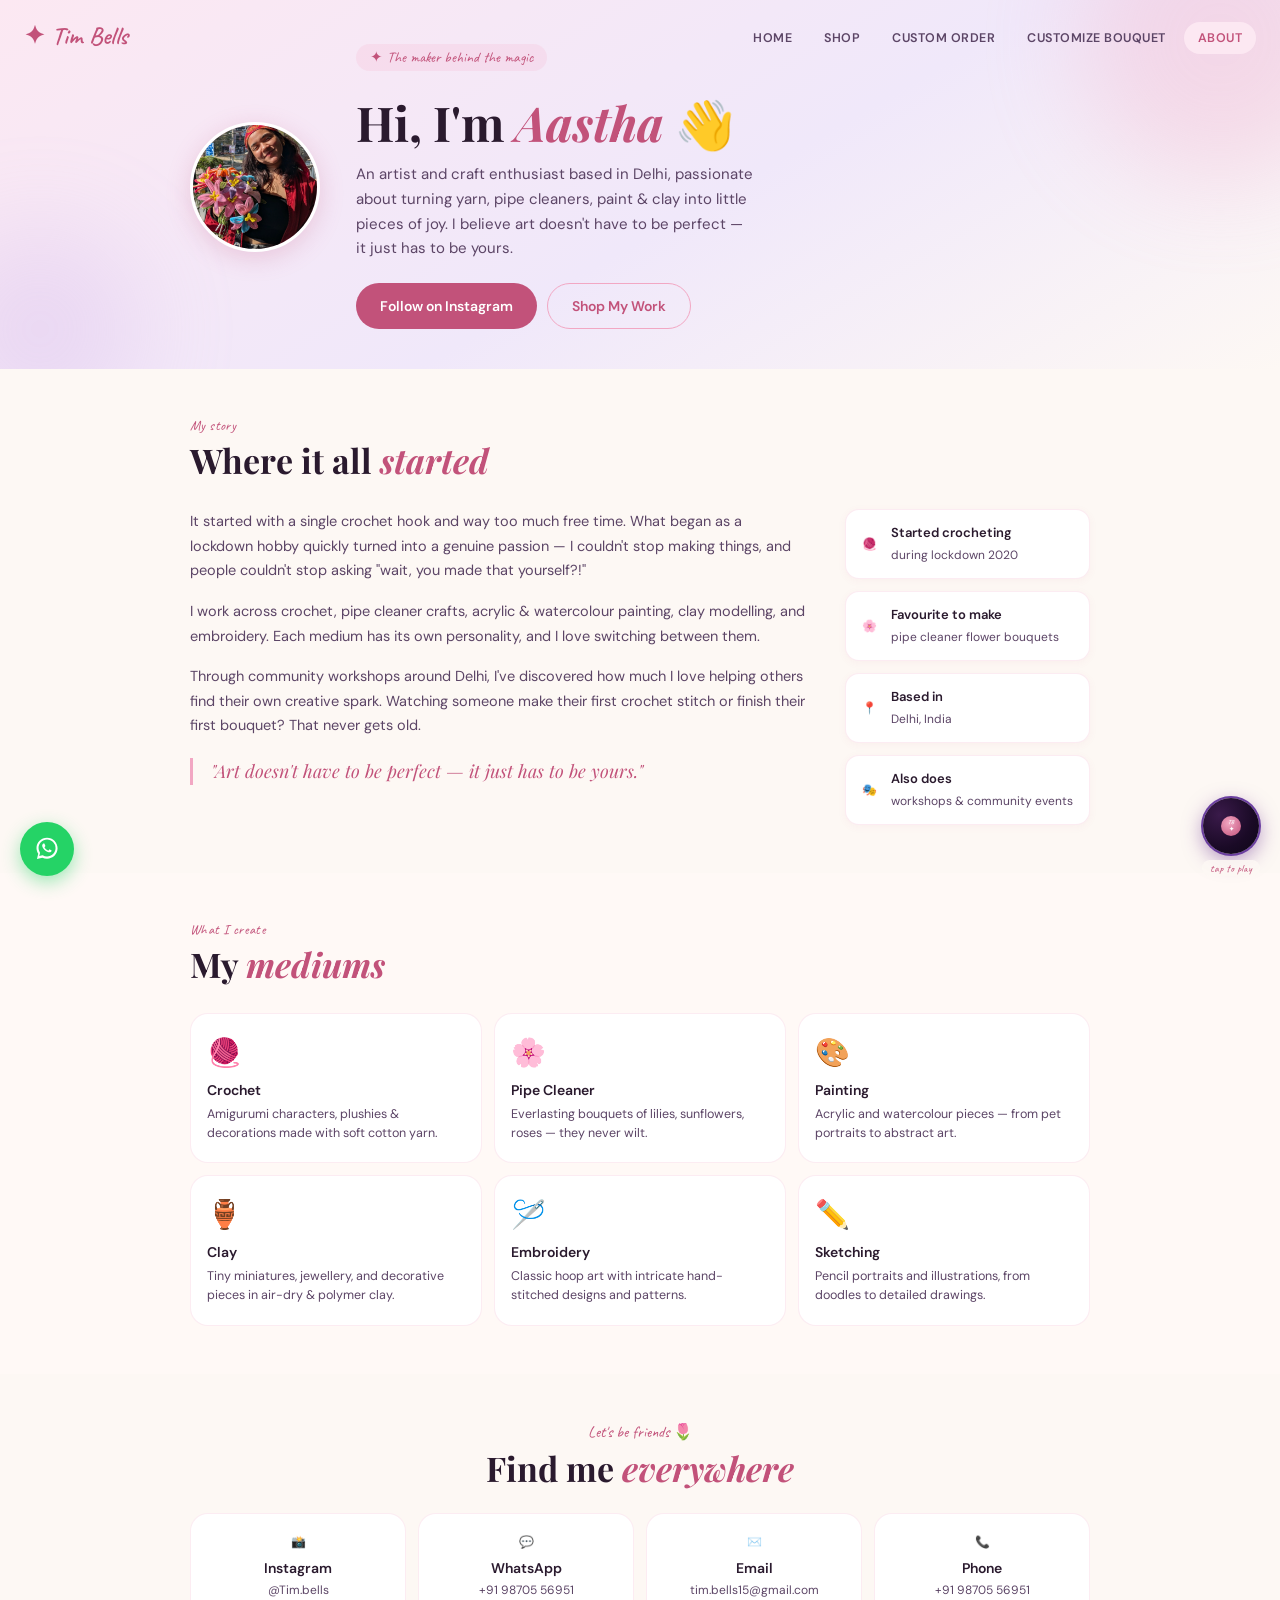
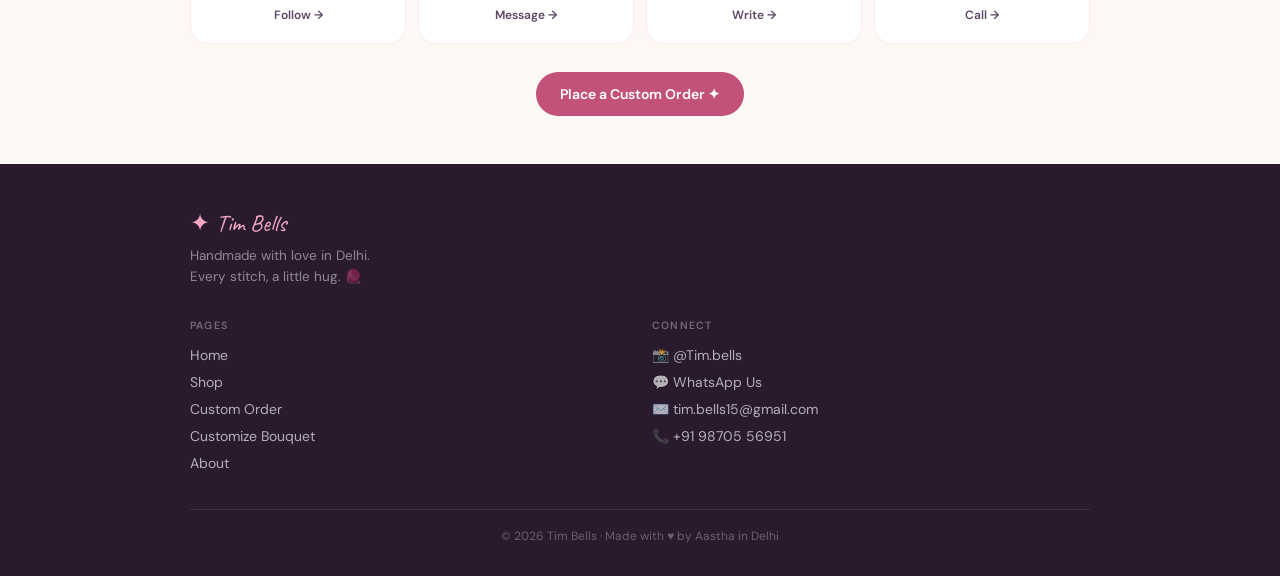
==== commit 429a9669: "CHANGES" ====
--- a/about.html
+++ b/about.html
@@ -18,6 +18,7 @@
       <li><a href="home.html">Home</a></li>
       <li><a href="shop.html">Shop</a></li>
       <li><a href="custom.html">Custom Order</a></li>
+      <li><a href="customize-bouquet.html">Customize Bouquet</a></li>
       <li><a href="about.html" class="active">About</a></li>
     </ul>
   </nav>
@@ -45,7 +46,7 @@
   </section>
 
   <!-- STORY -->
-  <section class="section">
+  <section class="section reveal">
     <div class="container">
       <div class="section-label">My story</div>
       <h2 class="section-title">Where it all <em>started</em></h2>
@@ -91,7 +92,7 @@
   </section>
 
   <!-- MEDIUMS -->
-  <section class="section section--tinted">
+  <section class="section section--tinted reveal">
     <div class="container">
       <div class="section-label">What I create</div>
       <h2 class="section-title">My <em>mediums</em></h2>
@@ -131,7 +132,7 @@
   </section>
 
   <!-- CONNECT -->
-  <section class="section">
+  <section class="section reveal">
     <div class="container">
       <div class="connect-wrap">
         <span class="caveat-tag">Let's be friends 🌷</span>
@@ -180,6 +181,7 @@
           <a href="home.html">Home</a>
           <a href="shop.html">Shop</a>
           <a href="custom.html">Custom Order</a>
+          <a href="customize-bouquet.html">Customize Bouquet</a>
           <a href="about.html">About</a>
         </div>
         <div class="footer-col">
--- a/style.css
+++ b/style.css
@@ -37,25 +37,29 @@
   display: flex;
   align-items: center;
   justify-content: space-between;
-  padding: 14px 20px;
-  background: rgba(253,248,244,0.92);
-  backdrop-filter: blur(10px);
-  -webkit-backdrop-filter: blur(10px);
-  position: sticky;
+  padding: 20px 24px;
+  background: transparent;
+  position: fixed;
   top: 0;
+  left: 0;
+  right: 0;
   z-index: 200;
   border-bottom: 1px solid transparent;
-  transition: border-color 0.3s, box-shadow 0.3s;
+  transition: background 0.3s ease, box-shadow 0.3s ease, border-color 0.3s ease, padding 0.3s ease, backdrop-filter 0.3s ease;
 }
 
 .nav.scrolled {
+  padding: 12px 24px;
+  background: rgba(253,248,244,0.86);
+  backdrop-filter: blur(14px);
+  -webkit-backdrop-filter: blur(14px);
   border-color: var(--border);
-  box-shadow: 0 2px 20px rgba(194,82,122,0.08);
+  box-shadow: 0 2px 22px rgba(194,82,122,0.09);
 }
 
 .nav-logo {
   font-family: 'Caveat', cursive;
-  font-size: 22px;
+  font-size: 25px;
   font-weight: 600;
   color: var(--rose-dark);
   letter-spacing: 0.3px;
@@ -76,15 +80,17 @@
 .nav-links {
   display: flex;
   list-style: none;
-  gap: 6px;
+  gap: 4px;
   align-items: center;
 }
 
 .nav-links a {
-  font-size: 14px;
-  font-weight: 500;
+  font-size: 12.5px;
+  font-weight: 600;
+  letter-spacing: 0.5px;
+  text-transform: uppercase;
   color: var(--ink-soft);
-  padding: 6px 12px;
+  padding: 8px 14px;
   border-radius: 20px;
   transition: background 0.15s, color 0.15s;
 }
@@ -160,7 +166,7 @@
 /* ===== HERO ===== */
 .hero {
   background: linear-gradient(150deg, #fce8f2 0%, #f0e8fa 55%, #fdf8f4 100%);
-  padding: 44px 24px 36px;
+  padding: 108px 24px 36px;
   position: relative;
   overflow: hidden;
 }
@@ -253,7 +259,7 @@
 /* ===== PAGE HERO (inner pages) ===== */
 .page-hero {
   background: linear-gradient(150deg, #fce8f2 0%, #f0e8fa 55%, #fdf8f4 100%);
-  padding: 44px 24px 40px;
+  padding: 108px 24px 40px;
   position: relative;
   overflow: hidden;
 }
@@ -331,6 +337,23 @@
 
 .btn-sm:hover { background: var(--rose-deeper); transform: scale(1.04); }
 
+.buy-btn-group {
+  display: flex;
+  gap: 6px;
+}
+
+.btn-sm--ig {
+  background: var(--rose-dark);
+}
+
+.btn-sm--wa {
+  background: #25D366;
+}
+
+.btn-sm--wa:hover {
+  background: #1ebc59;
+}
+
 .btn-full { width: 100%; justify-content: center; }
 
 /* ===== SECTIONS ===== */
@@ -365,6 +388,15 @@
   display: block;
   margin-bottom: 6px;
 }
+
+.no-results {
+  text-align: center;
+  padding: 48px 20px;
+  color: var(--ink-soft);
+  font-size: 14.5px;
+  line-height: 1.6;
+}
+.no-results a { color: var(--rose-dark); font-weight: 600; }
 
 /* ===== CATEGORIES ===== */
 .cat-grid {
@@ -428,7 +460,7 @@
   }
 }
 
-.product-card { 
+.product-card {
   background: white;
   border-radius: 20px;
   display: flex;
@@ -467,7 +499,10 @@
 .product-info h3 { font-size: 15px; font-weight: 600; color: var(--ink); margin: 7px 0 4px; }
 .product-info p { font-size: 12.5px; color: var(--ink-soft); line-height: 1.45; flex: 1; margin-bottom: 12px; }
 
-.product-footer { display: flex; align-items: center; justify-content: space-between; gap: 8px; }
+.product-footer { display: flex; align-items: center; justify-content: space-between; gap: 8px; flex-wrap: wrap; }
+
+.buy-btn-group { display: flex; gap: 6px; flex-wrap: wrap; }
+.buy-btn-group .btn-sm { padding: 7px 11px; font-size: 11px; }
 
 .price {
   font-family: 'Playfair Display', serif;
@@ -489,6 +524,180 @@
 .stars { color: #f5c842; font-size: 14px; margin-bottom: 10px; }
 .testimonial-text { font-size: 14px; color: var(--ink); line-height: 1.65; margin-bottom: 12px; font-style: italic; }
 .testimonial-author { font-size: 12px; font-weight: 600; color: var(--ink-muted); }
+
+.testimonial-grid {
+  display: grid;
+  grid-template-columns: 1fr;
+  gap: 14px;
+}
+.testimonial-grid .testimonial-card { margin-bottom: 0; }
+
+@media (min-width: 640px) {
+  .testimonial-grid { grid-template-columns: repeat(2, 1fr); }
+}
+@media (min-width: 900px) {
+  .testimonial-grid { grid-template-columns: repeat(3, 1fr); }
+}
+
+.testimonial-product {
+  display: inline-block;
+  font-size: 10.5px;
+  font-weight: 600;
+  background: var(--rose-light);
+  color: var(--rose-dark);
+  padding: 3px 9px;
+  border-radius: 20px;
+  margin-bottom: 10px;
+}
+
+.reviews-summary {
+  display: flex;
+  align-items: center;
+  gap: 10px;
+  margin: -14px 0 24px;
+  flex-wrap: wrap;
+}
+.reviews-summary .big-rating {
+  font-family: 'Playfair Display', serif;
+  font-size: 30px;
+  font-weight: 700;
+  color: var(--ink);
+}
+.reviews-summary .stars { margin-bottom: 0; font-size: 16px; }
+.reviews-summary .rating-count { font-size: 12.5px; color: var(--ink-muted); }
+
+/* ===== STATS ===== */
+.stats-grid {
+  display: grid;
+  grid-template-columns: repeat(2, 1fr);
+  gap: 14px;
+}
+@media (min-width: 640px) {
+  .stats-grid { grid-template-columns: repeat(4, 1fr); }
+}
+.stat-card {
+  background: white;
+  border: 1px solid var(--border);
+  border-radius: 18px;
+  padding: 22px 14px;
+  text-align: center;
+  box-shadow: 0 4px 16px rgba(194,82,122,0.05);
+}
+.stat-number {
+  font-family: 'Playfair Display', serif;
+  font-size: clamp(24px, 5vw, 30px);
+  font-weight: 700;
+  color: var(--rose-dark);
+  line-height: 1.1;
+}
+.stat-label { font-size: 12px; color: var(--ink-soft); margin-top: 6px; }
+
+/* ===== HOW IT WORKS ===== */
+.steps-grid {
+  display: grid;
+  grid-template-columns: 1fr;
+  gap: 16px;
+}
+@media (min-width: 700px) {
+  .steps-grid { grid-template-columns: repeat(3, 1fr); }
+}
+.step-card {
+  background: white;
+  border: 1px solid var(--border);
+  border-radius: 20px;
+  padding: 24px 20px;
+  position: relative;
+}
+.step-num {
+  width: 32px;
+  height: 32px;
+  border-radius: 50%;
+  background: var(--rose-dark);
+  color: white;
+  font-family: 'Playfair Display', serif;
+  font-weight: 700;
+  font-size: 14px;
+  display: flex;
+  align-items: center;
+  justify-content: center;
+  margin-bottom: 14px;
+}
+.step-card h3 { font-size: 15.5px; font-weight: 600; color: var(--ink); margin-bottom: 6px; }
+.step-card p { font-size: 13px; color: var(--ink-soft); line-height: 1.5; }
+
+/* ===== INSTAGRAM PROOF ===== */
+.insta-strip { text-align: center; }
+.insta-strip .section-title { margin-bottom: 10px; }
+.insta-sub { font-size: 13.5px; color: var(--ink-soft); margin-bottom: 22px; }
+.insta-grid {
+  display: grid;
+  grid-template-columns: repeat(3, 1fr);
+  gap: 8px;
+  margin-bottom: 20px;
+}
+@media (min-width: 640px) {
+  .insta-grid { grid-template-columns: repeat(4, 1fr); }
+}
+.insta-item {
+  position: relative;
+  aspect-ratio: 1 / 1;
+  border-radius: 14px;
+  overflow: hidden;
+  display: block;
+}
+.insta-item img { width: 100%; height: 100%; object-fit: cover; transition: transform 0.3s; }
+.insta-item:hover img { transform: scale(1.06); }
+.insta-item::after {
+  content: '📸';
+  position: absolute;
+  bottom: 8px;
+  right: 8px;
+  font-size: 14px;
+  background: rgba(255,255,255,0.85);
+  border-radius: 50%;
+  width: 26px;
+  height: 26px;
+  display: flex;
+  align-items: center;
+  justify-content: center;
+}
+
+/* ===== FAQ ===== */
+.faq-list { display: flex; flex-direction: column; gap: 10px; }
+.faq-item {
+  background: white;
+  border: 1px solid var(--border);
+  border-radius: 16px;
+  padding: 4px 20px;
+}
+.faq-item summary {
+  font-size: 14.5px;
+  font-weight: 600;
+  color: var(--ink);
+  padding: 16px 0;
+  cursor: pointer;
+  list-style: none;
+  display: flex;
+  align-items: center;
+  justify-content: space-between;
+  gap: 12px;
+}
+.faq-item summary::-webkit-details-marker { display: none; }
+.faq-item summary::after {
+  content: '+';
+  font-family: 'Playfair Display', serif;
+  font-size: 20px;
+  color: var(--rose-dark);
+  flex-shrink: 0;
+  transition: transform 0.2s;
+}
+.faq-item[open] summary::after { transform: rotate(45deg); }
+.faq-item p {
+  font-size: 13.5px;
+  color: var(--ink-soft);
+  line-height: 1.6;
+  padding-bottom: 16px;
+}
 
 /* ===== CUSTOM BANNER ===== */
 .custom-banner {
@@ -666,7 +875,12 @@
 }
 
 @media (min-width: 600px) {
-  .connect-cards { flex-direction: row; }
+  .connect-cards { flex-direction: row; flex-wrap: wrap; justify-content: center; }
+  .connect-card { flex: 0 1 calc(50% - 6px); }
+}
+
+@media (min-width: 900px) {
+  .connect-card { flex: 0 1 calc(25% - 9px); }
 }
 
 .connect-card {
@@ -678,7 +892,6 @@
   flex-direction: column;
   align-items: center;
   gap: 5px;
-  flex: 1;
   transition: transform 0.2s, box-shadow 0.2s;
 }
 
@@ -853,6 +1066,62 @@
 .filter-btn:hover { border-color: var(--rose); color: var(--rose-dark); }
 .filter-btn.active { background: var(--rose-dark); color: white; border-color: var(--rose-dark); }
 
+.filters--budget {
+  margin-top: -8px;
+  margin-bottom: 28px;
+  align-items: center;
+}
+
+.filter-label {
+  font-size: 13px;
+  font-weight: 600;
+  color: var(--ink-muted);
+  margin-right: 2px;
+}
+
+.filter-btn--budget {
+  font-size: 12.5px;
+  padding: 7px 14px;
+}
+
+/* ===== LIMITED EDITION (Spiderman category) ===== */
+.filter-btn--limited {
+  background: linear-gradient(135deg, #2a1a2e 0%, #4a2d5c 100%);
+  border-color: #2a1a2e;
+  color: #ffd66b;
+  font-weight: 700;
+}
+.filter-btn--limited:hover { color: #ffe28a; border-color: #2a1a2e; }
+.filter-btn--limited.active {
+  background: linear-gradient(135deg, #2a1a2e 0%, #4a2d5c 100%);
+  border-color: #2a1a2e;
+  color: #ffd66b;
+  box-shadow: 0 4px 16px rgba(42,26,46,0.35);
+}
+
+.product-card--limited {
+  border-color: #ffd66b;
+  box-shadow: 0 4px 20px rgba(212,163,25,0.18);
+  position: relative;
+}
+.product-card--limited:hover { box-shadow: 0 10px 28px rgba(212,163,25,0.3); }
+
+.limited-badge {
+  position: absolute;
+  top: 10px;
+  left: 10px;
+  z-index: 2;
+  background: linear-gradient(135deg, #2a1a2e 0%, #4a2d5c 100%);
+  color: #ffd66b;
+  font-size: 10px;
+  font-weight: 700;
+  letter-spacing: 0.4px;
+  text-transform: uppercase;
+  padding: 5px 10px;
+  border-radius: 20px;
+  box-shadow: 0 2px 10px rgba(0,0,0,0.25);
+}
+
 .custom-nudge {
   text-align: center;
   margin-top: 28px;
@@ -865,6 +1134,83 @@
 
 .custom-nudge a { color: var(--rose-dark); font-weight: 600; }
 
+/* ===== MUSIC DISC PLAYER (shared, all pages) ===== */
+#disc-player {
+  position: fixed;
+  bottom: 24px;
+  right: 20px;
+  z-index: 999;
+  display: flex;
+  flex-direction: column;
+  align-items: center;
+  gap: 6px;
+  pointer-events: auto;
+}
+
+#disc {
+  width: 56px; height: 56px; border-radius: 50%; cursor: pointer;
+  background: radial-gradient(circle at 30% 30%, #3a1a4a, #1a0a26 60%, #0d0616);
+  box-shadow: 0 0 0 2px #6b3fa0, 0 6px 20px rgba(100,40,140,0.5);
+  animation: discSpin 4s linear infinite;
+  animation-play-state: paused;
+  display: flex; align-items: center; justify-content: center;
+}
+
+#disc-inner {
+  width: 20px; height: 20px; border-radius: 50%;
+  background: radial-gradient(circle at 40% 35%, #f2a7c3, #c2527a);
+  display: flex; align-items: center; justify-content: center;
+  font-family: 'Caveat', cursive; font-size: 6px; color: white;
+  font-weight: 600; line-height: 1.1; text-align: center;
+}
+
+#disc-label {
+  font-family: 'Caveat', cursive; font-size: 11px;
+  color: var(--rose-dark); text-align: center; line-height: 1.3;
+  background: rgba(253,248,244,0.85);
+  padding: 1px 8px;
+  border-radius: 10px;
+}
+
+@keyframes discSpin {
+  from { transform: rotate(0deg); }
+  to   { transform: rotate(360deg); }
+}
+
+/* ===== WHATSAPP FLOATING BUTTON ===== */
+#wa-float-btn {
+  position: fixed;
+  bottom: 24px;
+  left: 20px;
+  z-index: 999;
+  width: 54px;
+  height: 54px;
+  border-radius: 50%;
+  background: #25D366;
+  display: flex;
+  align-items: center;
+  justify-content: center;
+  box-shadow: 0 6px 18px rgba(37,211,102,0.45);
+  transition: transform 0.2s, box-shadow 0.2s;
+  animation: waPulse 2.4s ease-in-out infinite;
+}
+
+#wa-float-btn:hover {
+  transform: scale(1.08);
+  box-shadow: 0 8px 22px rgba(37,211,102,0.55);
+}
+
+@keyframes waPulse {
+  0%, 100% { box-shadow: 0 6px 18px rgba(37,211,102,0.45); }
+  50% { box-shadow: 0 6px 18px rgba(37,211,102,0.45), 0 0 0 8px rgba(37,211,102,0.12); }
+}
+
+@media (max-width: 600px) {
+  #wa-float-btn { width: 48px; height: 48px; bottom: 18px; left: 14px; }
+  #disc-player { bottom: 18px; right: 14px; }
+  #disc { width: 48px; height: 48px; }
+}
+
 /* ===== FOOTER ===== */
 .footer {
   background: var(--ink);
@@ -911,3 +1257,196 @@
 }
 
 .see-all { text-align: center; margin-top: 26px; }
+
+/* ===== BOUQUET CATALOGUE (Customize Bouquet page) ===== */
+.bouquet-grid {
+  display: grid;
+  grid-template-columns: 1fr;
+  gap: 14px;
+}
+@media (min-width: 600px) { .bouquet-grid { grid-template-columns: repeat(2, 1fr); } }
+@media (min-width: 860px) { .bouquet-grid { grid-template-columns: repeat(4, 1fr); } }
+
+.bouquet-option {
+  background: white;
+  border: 2px solid var(--border);
+  border-radius: 18px;
+  overflow: hidden;
+  cursor: pointer;
+  transition: transform 0.2s, box-shadow 0.2s, border-color 0.2s;
+  text-align: left;
+  position: relative;
+}
+.bouquet-option:hover { transform: translateY(-2px); box-shadow: 0 8px 24px rgba(194,82,122,0.12); }
+.bouquet-option.selected { border-color: var(--rose-dark); box-shadow: 0 8px 24px rgba(194,82,122,0.18); }
+
+.bouquet-option-img {
+  width: 100%;
+  height: 140px;
+  object-fit: cover;
+  display: block;
+  background: var(--rose-light);
+}
+.bouquet-option-upload {
+  height: 140px;
+  display: flex;
+  align-items: center;
+  justify-content: center;
+  font-size: 40px;
+  background: var(--lavender);
+}
+
+.bouquet-option-body { padding: 12px 14px; }
+.bouquet-option-body h4 { font-size: 14px; font-weight: 600; color: var(--ink); margin-bottom: 3px; }
+.bouquet-option-body p { font-size: 12px; color: var(--ink-soft); line-height: 1.4; margin-bottom: 6px; }
+.bouquet-option-price { font-size: 13px; font-weight: 700; color: var(--rose-dark); }
+
+.bouquet-check {
+  position: absolute;
+  top: 10px;
+  right: 10px;
+  width: 24px;
+  height: 24px;
+  border-radius: 50%;
+  background: white;
+  border: 2px solid var(--border);
+  display: flex;
+  align-items: center;
+  justify-content: center;
+  font-size: 13px;
+  color: transparent;
+  transition: all 0.15s;
+}
+.bouquet-option.selected .bouquet-check {
+  background: var(--rose-dark);
+  border-color: var(--rose-dark);
+  color: white;
+}
+
+.upload-box {
+  border: 2px dashed var(--border);
+  border-radius: 16px;
+  padding: 22px;
+  text-align: center;
+  background: var(--warm-white);
+}
+.upload-box input[type="file"] { margin: 10px auto 0; font-size: 13px; }
+.upload-preview {
+  max-width: 160px;
+  border-radius: 12px;
+  margin: 12px auto 0;
+  display: none;
+}
+
+.bouquet-summary {
+  background: var(--rose-light);
+  border-radius: 14px;
+  padding: 14px 16px;
+  margin-bottom: 18px;
+  font-size: 13px;
+  color: var(--rose-deeper);
+  font-weight: 600;
+}
+
+/* ===== SCROLL REVEAL ANIMATION (site-wide) ===== */
+.reveal {
+  opacity: 0;
+  transform: translateY(28px);
+  transition: opacity 0.7s ease, transform 0.7s ease;
+}
+.reveal.in-view { opacity: 1; transform: translateY(0); }
+
+@media (prefers-reduced-motion: reduce) {
+  .reveal { opacity: 1 !important; transform: none !important; transition: none !important; }
+}
+
+/* ===== OUR PAGE — INSTAGRAM REELS ===== */
+.reels-strip { text-align: center; }
+.reels-strip .section-title { margin-bottom: 10px; }
+.reels-sub { font-size: 13.5px; color: var(--ink-soft); margin-bottom: 22px; }
+
+.reels-scroller {
+  display: flex;
+  gap: 14px;
+  overflow-x: auto;
+  scroll-snap-type: x mandatory;
+  padding: 4px 4px 18px;
+  margin: 0 -4px 6px;
+  -webkit-overflow-scrolling: touch;
+}
+.reels-scroller::-webkit-scrollbar { height: 6px; }
+.reels-scroller::-webkit-scrollbar-thumb { background: var(--border); border-radius: 10px; }
+
+.reel-card {
+  position: relative;
+  flex: 0 0 auto;
+  width: 66vw;
+  max-width: 220px;
+  aspect-ratio: 9 / 16;
+  border-radius: 18px;
+  overflow: hidden;
+  scroll-snap-align: start;
+  cursor: pointer;
+  background: var(--ink);
+  box-shadow: 0 6px 22px rgba(42,26,46,0.12);
+}
+@media (min-width: 640px) {
+  .reel-card { width: 200px; }
+}
+
+.reel-card video,
+.reel-card img {
+  width: 100%;
+  height: 100%;
+  object-fit: cover;
+  display: block;
+}
+
+.reel-play {
+  position: absolute;
+  inset: 0;
+  display: flex;
+  align-items: center;
+  justify-content: center;
+  background: linear-gradient(180deg, rgba(0,0,0,0.05) 0%, rgba(0,0,0,0.35) 100%);
+  transition: background 0.2s;
+}
+.reel-card:hover .reel-play { background: linear-gradient(180deg, rgba(0,0,0,0.1) 0%, rgba(0,0,0,0.5) 100%); }
+
+.reel-play-icon {
+  width: 44px;
+  height: 44px;
+  border-radius: 50%;
+  background: rgba(255,255,255,0.92);
+  display: flex;
+  align-items: center;
+  justify-content: center;
+  font-size: 16px;
+  color: var(--rose-dark);
+  box-shadow: 0 4px 14px rgba(0,0,0,0.2);
+}
+
+.reel-label {
+  position: absolute;
+  left: 10px;
+  right: 10px;
+  bottom: 10px;
+  color: white;
+  font-size: 12px;
+  font-weight: 600;
+  text-shadow: 0 1px 6px rgba(0,0,0,0.4);
+}
+
+.reel-muted-tag {
+  position: absolute;
+  top: 10px;
+  right: 10px;
+  font-size: 10px;
+  font-weight: 700;
+  letter-spacing: 0.4px;
+  text-transform: uppercase;
+  color: white;
+  background: rgba(0,0,0,0.4);
+  padding: 3px 8px;
+  border-radius: 20px;
+}
